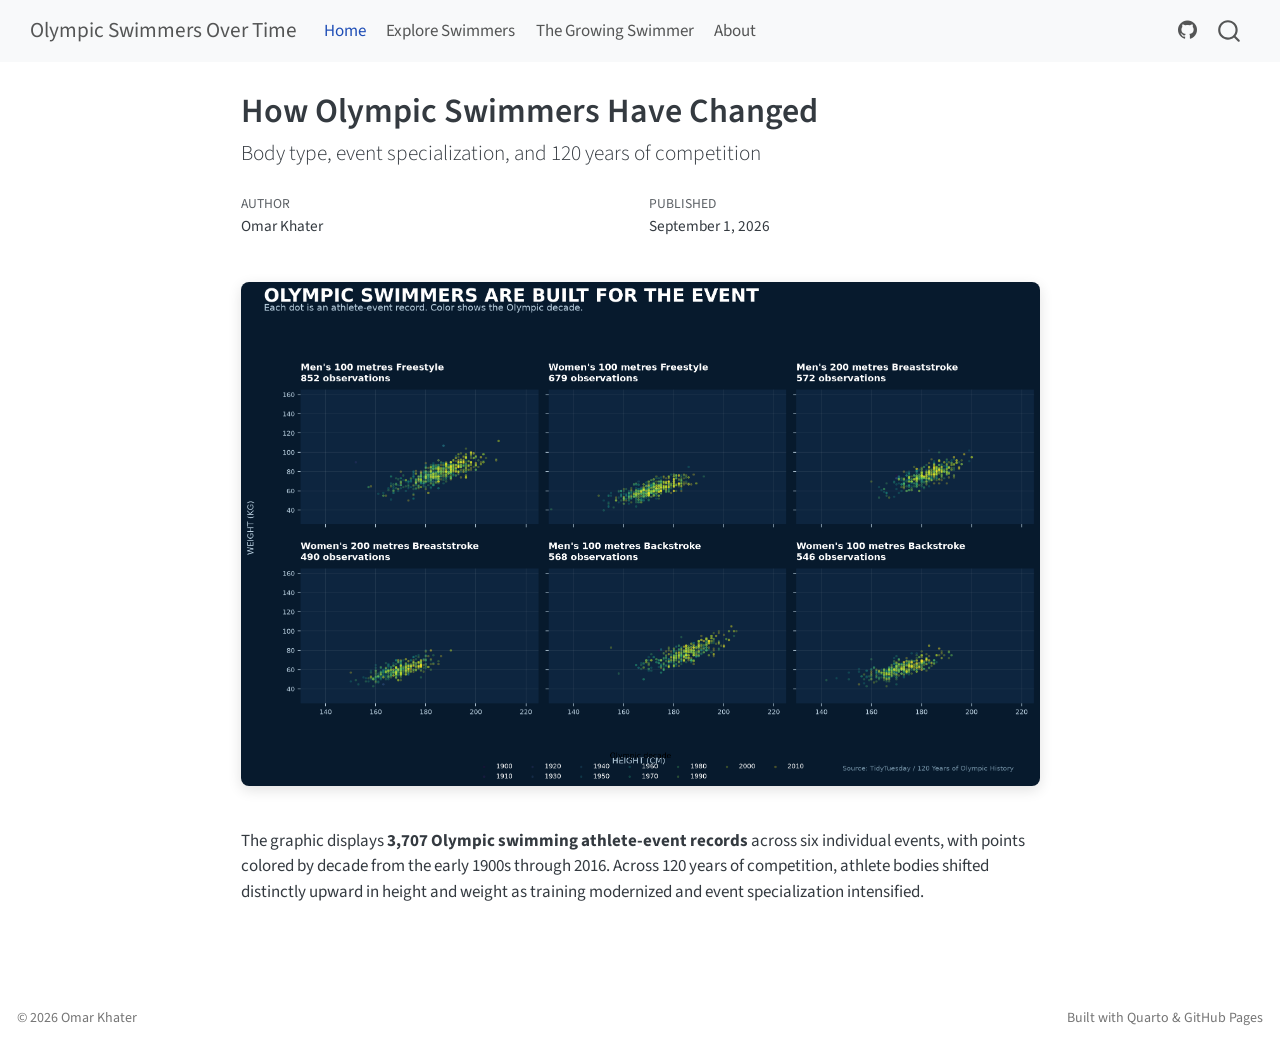
==== index.html @ a8e1327a "Built site for gh-pages" ====
<!DOCTYPE html>
<html xmlns="http://www.w3.org/1999/xhtml" lang="en" xml:lang="en"><head>

<meta charset="utf-8">
<meta name="generator" content="quarto-1.10.18">

<meta name="viewport" content="width=device-width, initial-scale=1.0, user-scalable=yes">

<meta name="author" content="Omar Khater">
<meta name="dcterms.date" content="2026-09-01">

<title>How Olympic Swimmers Have Changed – Olympic Swimmers Over Time</title>
<style>
/* Default styles provided by pandoc.
** See https://pandoc.org/MANUAL.html#variables-for-html for config info.
*/
span.smallcaps{font-variant: small-caps;}
div.columns{display: flex; gap: 1.5em;}
div.column{flex: auto;}
@media screen {
div.columns{gap: min(4vw, 1.5em);}
div.column{overflow-x: auto;}
}
div.hanging-indent{margin-left: 1.5em; text-indent: -1.5em;}
ul.task-list{list-style: none;}
ul.task-list li input[type="checkbox"] {
  width: 0.8em;
  margin: 0 0.8em 0.2em -1em; /* quarto-specific, see https://github.com/quarto-dev/quarto-cli/issues/4556 */ 
  vertical-align: middle;
}
</style>


<script src="site_libs/quarto-nav/quarto-nav.js"></script>
<script src="site_libs/quarto-nav/headroom.min.js"></script>
<script src="site_libs/clipboard/clipboard.min.js"></script>
<script src="site_libs/quarto-search/autocomplete.umd.js"></script>
<script src="site_libs/quarto-search/fuse.min.js"></script>
<script src="site_libs/quarto-search/quarto-search.js"></script>
<meta name="quarto:offset" content="./">
<script src="site_libs/quarto-html/quarto.js" type="module"></script>
<script src="site_libs/quarto-html/tabsets/tabsets.js" type="module"></script>
<script src="site_libs/quarto-html/popper.min.js"></script>
<script src="site_libs/quarto-html/tippy.umd.min.js"></script>
<script src="site_libs/quarto-html/anchor.min.js"></script>
<link href="site_libs/quarto-html/tippy.css" rel="stylesheet">
<link href="site_libs/quarto-html/quarto-syntax-highlighting-64a204ab8560d761af7679ceaba22944.css" rel="stylesheet" id="quarto-text-highlighting-styles">
<script src="site_libs/bootstrap/bootstrap.min.js"></script>
<link href="site_libs/bootstrap/bootstrap-icons.css" rel="stylesheet">
<link href="site_libs/bootstrap/bootstrap-3eaf8885052e939fbbbe2bfb513fc417.min.css" rel="stylesheet" append-hash="true" id="quarto-bootstrap" data-mode="light">
<script id="quarto-search-options" type="application/json">{
  "location": "navbar",
  "copy-button": false,
  "collapse-after": 3,
  "panel-placement": "end",
  "type": "overlay",
  "limit": 50,
  "keyboard-shortcut": [
    "f",
    "/",
    "s"
  ],
  "show-item-context": false,
  "language": {
    "search-no-results-text": "No results",
    "search-matching-documents-text": "matching documents",
    "search-copy-link-title": "Copy link to search",
    "search-hide-matches-text": "Hide additional matches",
    "search-more-match-text": "more match in this document",
    "search-more-matches-text": "more matches in this document",
    "search-clear-button-title": "Clear",
    "search-text-placeholder": "",
    "search-detached-cancel-button-title": "Cancel",
    "search-submit-button-title": "Submit",
    "search-label": "Search"
  }
}</script>
<style>html{ scroll-behavior: smooth; }</style>


<link rel="stylesheet" href="styles.css">
</head>

<body class="nav-fixed fullcontent quarto-light">

<div id="quarto-search-results"></div>
  <header id="quarto-header" class="headroom fixed-top">
    <nav class="navbar navbar-expand-lg " data-bs-theme="dark">
      <div class="navbar-container container-fluid">
      <div class="navbar-brand-container mx-auto">
    <a class="navbar-brand" href="./index.html">
    <span class="navbar-title">Olympic Swimmers Over Time</span>
    </a>
  </div>
            <div id="quarto-search" class="" title="Search"></div>
          <button class="navbar-toggler" type="button" data-bs-toggle="collapse" data-bs-target="#navbarCollapse" aria-controls="navbarCollapse" role="menu" aria-expanded="false" aria-label="Toggle navigation" onclick="if (window.quartoToggleHeadroom) { window.quartoToggleHeadroom(); }">
  <span class="navbar-toggler-icon"></span>
</button>
          <div class="collapse navbar-collapse" id="navbarCollapse">
            <ul class="navbar-nav navbar-nav-scroll me-auto">
  <li class="nav-item">
    <a class="nav-link active" href="./index.html" aria-current="page"> 
<span class="menu-text">Home</span></a>
  </li>  
  <li class="nav-item">
    <a class="nav-link" href="./exploration.html"> 
<span class="menu-text">Explore Swimmers</span></a>
  </li>  
  <li class="nav-item">
    <a class="nav-link" href="./story.html"> 
<span class="menu-text">The Growing Swimmer</span></a>
  </li>  
  <li class="nav-item">
    <a class="nav-link" href="./about.html"> 
<span class="menu-text">About</span></a>
  </li>  
</ul>
            <ul class="navbar-nav navbar-nav-scroll ms-auto">
  <li class="nav-item compact">
    <a class="nav-link" href="https://github.com/okhatter28/milestone5"> <i class="bi bi-github" role="img">
</i> 
<span class="menu-text"></span></a>
  </li>  
</ul>
          </div> <!-- /navcollapse -->
            <div class="quarto-navbar-tools">
</div>
      </div> <!-- /container-fluid -->
    </nav>
</header>
<!-- content -->
<div id="quarto-content" class="quarto-container page-columns page-rows-contents page-layout-article page-navbar">
<!-- sidebar -->
<!-- margin-sidebar -->
    
<!-- main -->
<main class="content" id="quarto-document-content">

<header id="title-block-header" class="quarto-title-block default">
<div class="quarto-title">
<h1 class="title">How Olympic Swimmers Have Changed</h1>
<p class="subtitle lead">Body type, event specialization, and 120 years of competition</p>
</div>



<div class="quarto-title-meta">

    <div>
    <div class="quarto-title-meta-heading">Author</div>
    <div class="quarto-title-meta-contents">
             <p>Omar Khater </p>
          </div>
  </div>
    
    <div>
    <div class="quarto-title-meta-heading">Published</div>
    <div class="quarto-title-meta-contents">
      <p class="date">September 1, 2026</p>
    </div>
  </div>
  
    
  </div>
  


</header>


<p><img src="figures/olympic_profiles.png" class="img-fluid"></p>
<p>The graphic displays <strong>3,707 Olympic swimming athlete-event records</strong> across six individual events, with points colored by decade from the early 1900s through 2016. Across 120 years of competition, athlete bodies shifted distinctly upward in height and weight as training modernized and event specialization intensified.</p>



</main> <!-- /main -->
<script id="quarto-html-after-body" type="application/javascript">
  window.document.addEventListener("DOMContentLoaded", function (event) {
    const icon = "";
    const anchorJS = new window.AnchorJS();
    anchorJS.options = {
      placement: 'right',
      icon: icon
    };
    anchorJS.add('.anchored');
    const isCodeAnnotation = (el) => {
      for (const clz of el.classList) {
        if (clz.startsWith('code-annotation-')) {                     
          return true;
        }
      }
      return false;
    }
    const onCopySuccess = function(e) {
      // button target
      const button = e.trigger;
      // don't keep focus
      button.blur();
      // flash "checked"
      button.classList.add('code-copy-button-checked');
      var currentTitle = button.getAttribute("title");
      button.setAttribute("title", "Copied!");
      let tooltip;
      if (window.bootstrap) {
        button.setAttribute("data-bs-toggle", "tooltip");
        button.setAttribute("data-bs-placement", "left");
        button.setAttribute("data-bs-title", "Copied!");
        tooltip = new bootstrap.Tooltip(button, 
          { trigger: "manual", 
            customClass: "code-copy-button-tooltip",
            offset: [0, -8]});
        tooltip.show();    
      }
      setTimeout(function() {
        if (tooltip) {
          tooltip.hide();
          button.removeAttribute("data-bs-title");
          button.removeAttribute("data-bs-toggle");
          button.removeAttribute("data-bs-placement");
        }
        button.setAttribute("title", currentTitle);
        button.classList.remove('code-copy-button-checked');
      }, 1000);
      // clear code selection
      e.clearSelection();
    }
    const getTextToCopy = function(trigger) {
      const outerScaffold = trigger.parentElement.cloneNode(true);
      const codeEl = outerScaffold.querySelector('code');
      for (const childEl of codeEl.children) {
        if (isCodeAnnotation(childEl)) {
          childEl.remove();
        }
      }
      return codeEl.innerText;
    }
    const clipboard = new window.ClipboardJS('.code-copy-button:not([data-in-quarto-modal])', {
      text: getTextToCopy
    });
    clipboard.on('success', onCopySuccess);
    if (window.document.getElementById('quarto-embedded-source-code-modal')) {
      const clipboardModal = new window.ClipboardJS('.code-copy-button[data-in-quarto-modal]', {
        text: getTextToCopy,
        container: window.document.getElementById('quarto-embedded-source-code-modal')
      });
      clipboardModal.on('success', onCopySuccess);
    }
      var localhostRegex = new RegExp(/^(?:http|https):\/\/localhost\:?[0-9]*\//);
      var mailtoRegex = new RegExp(/^mailto:/);
        var filterRegex = new RegExp('/' + window.location.host + '/');
      var isInternal = (href) => {
          return filterRegex.test(href) || localhostRegex.test(href) || mailtoRegex.test(href);
      }
      // Inspect non-navigation links and adorn them if external
     var links = window.document.querySelectorAll('a[href]:not(.nav-link):not(.navbar-brand):not(.toc-action):not(.sidebar-link):not(.sidebar-item-toggle):not(.pagination-link):not(.no-external):not([aria-hidden]):not(.dropdown-item):not(.quarto-navigation-tool):not(.about-link)');
      for (var i=0; i<links.length; i++) {
        const link = links[i];
        if (!isInternal(link.href)) {
          // undo the damage that might have been done by quarto-nav.js in the case of
          // links that we want to consider external
          if (link.dataset.originalHref !== undefined) {
            link.href = link.dataset.originalHref;
          }
        }
      }
    function tippyHover(el, contentFn, onTriggerFn, onUntriggerFn) {
      const config = {
        allowHTML: true,
        maxWidth: 500,
        delay: 100,
        arrow: false,
        appendTo: function(el) {
            return el.parentElement;
        },
        interactive: true,
        interactiveBorder: 10,
        theme: 'quarto',
        placement: 'bottom-start',
      };
      if (contentFn) {
        config.content = contentFn;
      }
      if (onTriggerFn) {
        config.onTrigger = onTriggerFn;
      }
      if (onUntriggerFn) {
        config.onUntrigger = onUntriggerFn;
      }
      window.tippy(el, config); 
    }
    const noterefs = window.document.querySelectorAll('a[role="doc-noteref"]');
    for (var i=0; i<noterefs.length; i++) {
      const ref = noterefs[i];
      tippyHover(ref, function() {
        // use id or data attribute instead here
        let href = ref.getAttribute('data-footnote-href') || ref.getAttribute('href');
        try { href = new URL(href).hash; } catch {}
        const id = href.replace(/^#\/?/, "");
        const note = window.document.getElementById(id);
        if (note) {
          return note.innerHTML;
        } else {
          return "";
        }
      });
    }
    const xrefs = window.document.querySelectorAll('a.quarto-xref');
    const processXRef = (id, note) => {
      // Strip column container classes
      const stripColumnClz = (el) => {
        el.classList.remove("page-full", "page-columns");
        if (el.children) {
          for (const child of el.children) {
            stripColumnClz(child);
          }
        }
      }
      stripColumnClz(note)
      if (id === null || id.startsWith('sec-')) {
        // Special case sections, only their first couple elements
        const container = document.createElement("div");
        if (note.children && note.children.length > 2) {
          container.appendChild(note.children[0].cloneNode(true));
          for (let i = 1; i < note.children.length; i++) {
            const child = note.children[i];
            if (child.tagName === "P" && child.innerText === "") {
              continue;
            } else {
              container.appendChild(child.cloneNode(true));
              break;
            }
          }
          if (window.Quarto?.typesetMath) {
            window.Quarto.typesetMath(container);
          }
          return container.innerHTML
        } else {
          if (window.Quarto?.typesetMath) {
            window.Quarto.typesetMath(note);
          }
          return note.innerHTML;
        }
      } else {
        // Remove any anchor links if they are present
        const anchorLink = note.querySelector('a.anchorjs-link');
        if (anchorLink) {
          anchorLink.remove();
        }
        if (window.Quarto?.typesetMath) {
          window.Quarto.typesetMath(note);
        }
        if (note.classList.contains("callout")) {
          return note.outerHTML;
        } else {
          return note.innerHTML;
        }
      }
    }
    for (var i=0; i<xrefs.length; i++) {
      const xref = xrefs[i];
      tippyHover(xref, undefined, function(instance) {
        instance.disable();
        let url = xref.getAttribute('href');
        let hash = undefined; 
        if (url.startsWith('#')) {
          hash = url;
        } else {
          try { hash = new URL(url).hash; } catch {}
        }
        if (hash) {
          const id = hash.replace(/^#\/?/, "");
          const note = window.document.getElementById(id);
          if (note !== null) {
            try {
              const html = processXRef(id, note.cloneNode(true));
              instance.setContent(html);
            } finally {
              instance.enable();
              instance.show();
            }
          } else {
            // See if we can fetch this
            fetch(url.split('#')[0])
            .then(res => res.text())
            .then(html => {
              const parser = new DOMParser();
              const htmlDoc = parser.parseFromString(html, "text/html");
              const note = htmlDoc.getElementById(id);
              if (note !== null) {
                const html = processXRef(id, note);
                instance.setContent(html);
              } 
            }).finally(() => {
              instance.enable();
              instance.show();
            });
          }
        } else {
          // See if we can fetch a full url (with no hash to target)
          // This is a special case and we should probably do some content thinning / targeting
          fetch(url)
          .then(res => res.text())
          .then(html => {
            const parser = new DOMParser();
            const htmlDoc = parser.parseFromString(html, "text/html");
            const note = htmlDoc.querySelector('main.content');
            if (note !== null) {
              // This should only happen for chapter cross references
              // (since there is no id in the URL)
              // remove the first header
              if (note.children.length > 0 && note.children[0].tagName === "HEADER") {
                note.children[0].remove();
              }
              const html = processXRef(null, note);
              instance.setContent(html);
            } 
          }).finally(() => {
            instance.enable();
            instance.show();
          });
        }
      }, function(instance) {
      });
    }
        let selectedAnnoteEl;
        const selectorForAnnotation = ( cell, annotation) => {
          let cellAttr = 'data-code-cell="' + cell + '"';
          let lineAttr = 'data-code-annotation="' +  annotation + '"';
          const selector = 'span[' + cellAttr + '][' + lineAttr + ']';
          return selector;
        }
        const selectCodeLines = (annoteEl) => {
          const doc = window.document;
          const targetCell = annoteEl.getAttribute("data-target-cell");
          const targetAnnotation = annoteEl.getAttribute("data-target-annotation");
          const annoteSpan = window.document.querySelector(selectorForAnnotation(targetCell, targetAnnotation));
          const lines = annoteSpan.getAttribute("data-code-lines").split(",");
          const lineIds = lines.map((line) => {
            return targetCell + "-" + line;
          })
          let top = null;
          let height = null;
          let parent = null;
          if (lineIds.length > 0) {
              //compute the position of the single el (top and bottom and make a div)
              const el = window.document.getElementById(lineIds[0]);
              top = el.offsetTop;
              height = el.offsetHeight;
              parent = el.parentElement.parentElement;
            if (lineIds.length > 1) {
              const lastEl = window.document.getElementById(lineIds[lineIds.length - 1]);
              const bottom = lastEl.offsetTop + lastEl.offsetHeight;
              height = bottom - top;
            }
            if (top !== null && height !== null && parent !== null) {
              // cook up a div (if necessary) and position it 
              let div = window.document.getElementById("code-annotation-line-highlight");
              if (div === null) {
                div = window.document.createElement("div");
                div.setAttribute("id", "code-annotation-line-highlight");
                div.style.position = 'absolute';
                parent.appendChild(div);
              }
              div.style.top = top - 2 + "px";
              div.style.height = height + 4 + "px";
              div.style.left = 0;
              let gutterDiv = window.document.getElementById("code-annotation-line-highlight-gutter");
              if (gutterDiv === null) {
                gutterDiv = window.document.createElement("div");
                gutterDiv.setAttribute("id", "code-annotation-line-highlight-gutter");
                gutterDiv.style.position = 'absolute';
                const codeCell = window.document.getElementById(targetCell);
                const gutter = codeCell.querySelector('.code-annotation-gutter');
                gutter.appendChild(gutterDiv);
              }
              gutterDiv.style.top = top - 2 + "px";
              gutterDiv.style.height = height + 4 + "px";
            }
            selectedAnnoteEl = annoteEl;
          }
        };
        const unselectCodeLines = () => {
          const elementsIds = ["code-annotation-line-highlight", "code-annotation-line-highlight-gutter"];
          elementsIds.forEach((elId) => {
            const div = window.document.getElementById(elId);
            if (div) {
              div.remove();
            }
          });
          selectedAnnoteEl = undefined;
        };
          // Handle positioning of the toggle
      window.addEventListener(
        "resize",
        throttle(() => {
          elRect = undefined;
          if (selectedAnnoteEl) {
            selectCodeLines(selectedAnnoteEl);
          }
        }, 10)
      );
      function throttle(fn, ms) {
      let throttle = false;
      let timer;
        return (...args) => {
          if(!throttle) { // first call gets through
              fn.apply(this, args);
              throttle = true;
          } else { // all the others get throttled
              if(timer) clearTimeout(timer); // cancel #2
              timer = setTimeout(() => {
                fn.apply(this, args);
                timer = throttle = false;
              }, ms);
          }
        };
      }
        // Attach click handler to the DT
        const annoteDls = window.document.querySelectorAll('dt[data-target-cell]');
        for (const annoteDlNode of annoteDls) {
          annoteDlNode.addEventListener('click', (event) => {
            const clickedEl = event.target;
            if (clickedEl !== selectedAnnoteEl) {
              unselectCodeLines();
              const activeEl = window.document.querySelector('dt[data-target-cell].code-annotation-active');
              if (activeEl) {
                activeEl.classList.remove('code-annotation-active');
              }
              selectCodeLines(clickedEl);
              clickedEl.classList.add('code-annotation-active');
            } else {
              // Unselect the line
              unselectCodeLines();
              clickedEl.classList.remove('code-annotation-active');
            }
          });
        }
    const findCites = (el) => {
      const parentEl = el.parentElement;
      if (parentEl) {
        const cites = parentEl.dataset.cites;
        if (cites) {
          return {
            el,
            cites: cites.split(' ')
          };
        } else {
          return findCites(el.parentElement)
        }
      } else {
        return undefined;
      }
    };
    var bibliorefs = window.document.querySelectorAll('a[role="doc-biblioref"]');
    for (var i=0; i<bibliorefs.length; i++) {
      const ref = bibliorefs[i];
      const citeInfo = findCites(ref);
      if (citeInfo) {
        tippyHover(citeInfo.el, function() {
          var popup = window.document.createElement('div');
          citeInfo.cites.forEach(function(cite) {
            var citeDiv = window.document.createElement('div');
            citeDiv.classList.add('hanging-indent');
            citeDiv.classList.add('csl-entry');
            var biblioDiv = window.document.getElementById('ref-' + cite);
            if (biblioDiv) {
              citeDiv.innerHTML = biblioDiv.innerHTML;
            }
            popup.appendChild(citeDiv);
          });
          return popup.innerHTML;
        });
      }
    }
  });
  </script>
</div> <!-- /content -->
<footer class="footer">
  <div class="nav-footer">
    <div class="nav-footer-left">
<p>© 2026 Omar Khater</p>
</div>   
    <div class="nav-footer-center">
      &nbsp;
    </div>
    <div class="nav-footer-right">
<p>Built with Quarto &amp; GitHub Pages</p>
</div>
  </div>
</footer>




<script src="site_libs/quarto-html/zenscroll-min.js"></script>
</body></html>
---- site_libs/quarto-html/tippy.css ----
.tippy-box[data-animation=fade][data-state=hidden]{opacity:0}[data-tippy-root]{max-width:calc(100vw - 10px)}.tippy-box{position:relative;background-color:#333;color:#fff;border-radius:4px;font-size:14px;line-height:1.4;white-space:normal;outline:0;transition-property:transform,visibility,opacity}.tippy-box[data-placement^=top]>.tippy-arrow{bottom:0}.tippy-box[data-placement^=top]>.tippy-arrow:before{bottom:-7px;left:0;border-width:8px 8px 0;border-top-color:initial;transform-origin:center top}.tippy-box[data-placement^=bottom]>.tippy-arrow{top:0}.tippy-box[data-placement^=bottom]>.tippy-arrow:before{top:-7px;left:0;border-width:0 8px 8px;border-bottom-color:initial;transform-origin:center bottom}.tippy-box[data-placement^=left]>.tippy-arrow{right:0}.tippy-box[data-placement^=left]>.tippy-arrow:before{border-width:8px 0 8px 8px;border-left-color:initial;right:-7px;transform-origin:center left}.tippy-box[data-placement^=right]>.tippy-arrow{left:0}.tippy-box[data-placement^=right]>.tippy-arrow:before{left:-7px;border-width:8px 8px 8px 0;border-right-color:initial;transform-origin:center right}.tippy-box[data-inertia][data-state=visible]{transition-timing-function:cubic-bezier(.54,1.5,.38,1.11)}.tippy-arrow{width:16px;height:16px;color:#333}.tippy-arrow:before{content:"";position:absolute;border-color:transparent;border-style:solid}.tippy-content{position:relative;padding:5px 9px;z-index:1}
---- site_libs/quarto-html/quarto-syntax-highlighting-64a204ab8560d761af7679ceaba22944.css ----
/* quarto syntax highlight colors */
:root {
  --quarto-hl-ot-color: #003B4F;
  --quarto-hl-at-color: #657422;
  --quarto-hl-ss-color: #20794D;
  --quarto-hl-an-color: #5E5E5E;
  --quarto-hl-fu-color: #4758AB;
  --quarto-hl-st-color: #20794D;
  --quarto-hl-cf-color: #003B4F;
  --quarto-hl-op-color: #5E5E5E;
  --quarto-hl-er-color: #AD0000;
  --quarto-hl-bn-color: #AD0000;
  --quarto-hl-al-color: #AD0000;
  --quarto-hl-va-color: #111111;
  --quarto-hl-bu-color: inherit;
  --quarto-hl-ex-color: inherit;
  --quarto-hl-pp-color: #AD0000;
  --quarto-hl-in-color: #5E5E5E;
  --quarto-hl-vs-color: #20794D;
  --quarto-hl-wa-color: #5E5E5E;
  --quarto-hl-do-color: #5E5E5E;
  --quarto-hl-im-color: #00769E;
  --quarto-hl-ch-color: #20794D;
  --quarto-hl-dt-color: #AD0000;
  --quarto-hl-fl-color: #AD0000;
  --quarto-hl-co-color: #5E5E5E;
  --quarto-hl-cv-color: #5E5E5E;
  --quarto-hl-cn-color: #8f5902;
  --quarto-hl-sc-color: #5E5E5E;
  --quarto-hl-dv-color: #AD0000;
  --quarto-hl-kw-color: #003B4F;
}

/* other quarto variables */
:root {
  --quarto-font-monospace: SFMono-Regular, Menlo, Monaco, Consolas, "Liberation Mono", "Courier New", monospace;
}

/* syntax highlight based on Pandoc's rules */
pre > code.sourceCode > span {
  color: #003B4F;
}

code.sourceCode > span {
  color: #003B4F;
}

div.sourceCode,
div.sourceCode pre.sourceCode {
  color: #003B4F;
}

/* Normal */
code span {
  color: #003B4F;
}

/* Alert */
code span.al {
  color: #AD0000;
  font-style: inherit;
}

/* Annotation */
code span.an {
  color: #5E5E5E;
  font-style: inherit;
}

/* Attribute */
code span.at {
  color: #657422;
  font-style: inherit;
}

/* BaseN */
code span.bn {
  color: #AD0000;
  font-style: inherit;
}

/* BuiltIn */
code span.bu {
  font-style: inherit;
}

/* ControlFlow */
code span.cf {
  color: #003B4F;
  font-weight: bold;
  font-style: inherit;
}

/* Char */
code span.ch {
  color: #20794D;
  font-style: inherit;
}

/* Constant */
code span.cn {
  color: #8f5902;
  font-style: inherit;
}

/* Comment */
code span.co {
  color: #5E5E5E;
  font-style: inherit;
}

/* CommentVar */
code span.cv {
  color: #5E5E5E;
  font-style: italic;
}

/* Documentation */
code span.do {
  color: #5E5E5E;
  font-style: italic;
}

/* DataType */
code span.dt {
  color: #AD0000;
  font-style: inherit;
}

/* DecVal */
code span.dv {
  color: #AD0000;
  font-style: inherit;
}

/* Error */
code span.er {
  color: #AD0000;
  font-style: inherit;
}

/* Extension */
code span.ex {
  font-style: inherit;
}

/* Float */
code span.fl {
  color: #AD0000;
  font-style: inherit;
}

/* Function */
code span.fu {
  color: #4758AB;
  font-style: inherit;
}

/* Import */
code span.im {
  color: #00769E;
  font-style: inherit;
}

/* Information */
code span.in {
  color: #5E5E5E;
  font-style: inherit;
}

/* Keyword */
code span.kw {
  color: #003B4F;
  font-weight: bold;
  font-style: inherit;
}

/* Operator */
code span.op {
  color: #5E5E5E;
  font-style: inherit;
}

/* Other */
code span.ot {
  color: #003B4F;
  font-style: inherit;
}

/* Preprocessor */
code span.pp {
  color: #AD0000;
  font-style: inherit;
}

/* SpecialChar */
code span.sc {
  color: #5E5E5E;
  font-style: inherit;
}

/* SpecialString */
code span.ss {
  color: #20794D;
  font-style: inherit;
}

/* String */
code span.st {
  color: #20794D;
  font-style: inherit;
}

/* Variable */
code span.va {
  color: #111111;
  font-style: inherit;
}

/* VerbatimString */
code span.vs {
  color: #20794D;
  font-style: inherit;
}

/* Warning */
code span.wa {
  color: #5E5E5E;
  font-style: italic;
}

.prevent-inlining {
  content: "</";
}

/*# sourceMappingURL=9d8d5bb603a83b8298b89080a598c93b.css.map */
---- styles.css ----
/* Modern responsive styling */

img {
  max-width: 100%;
  height: auto;
  border-radius: 8px;
  box-shadow: 0 4px 14px rgba(0, 0, 0, 0.12);
  margin: 1.5rem 0;
}

.table {
  margin-top: 1rem;
  margin-bottom: 2rem;
}

.callout {
  border-radius: 6px;
  box-shadow: 0 2px 6px rgba(0, 0, 0, 0.05);
}
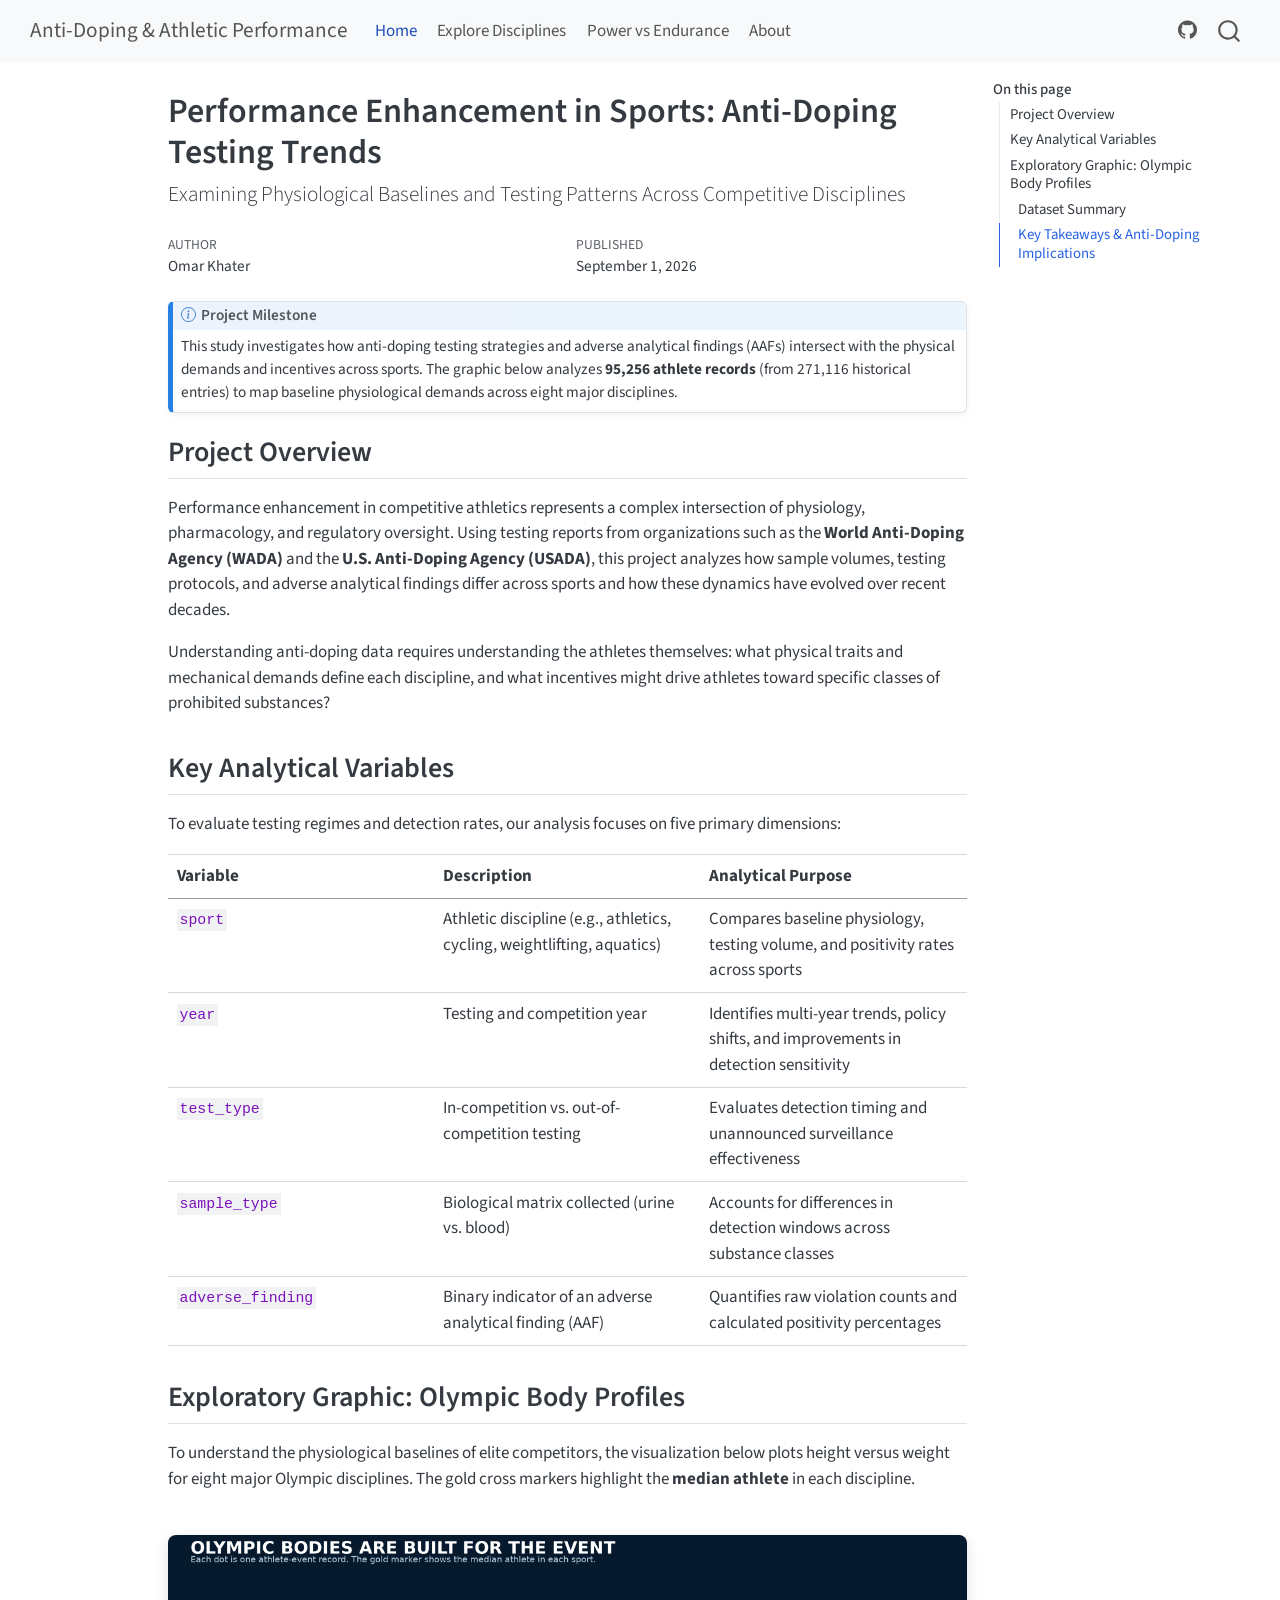
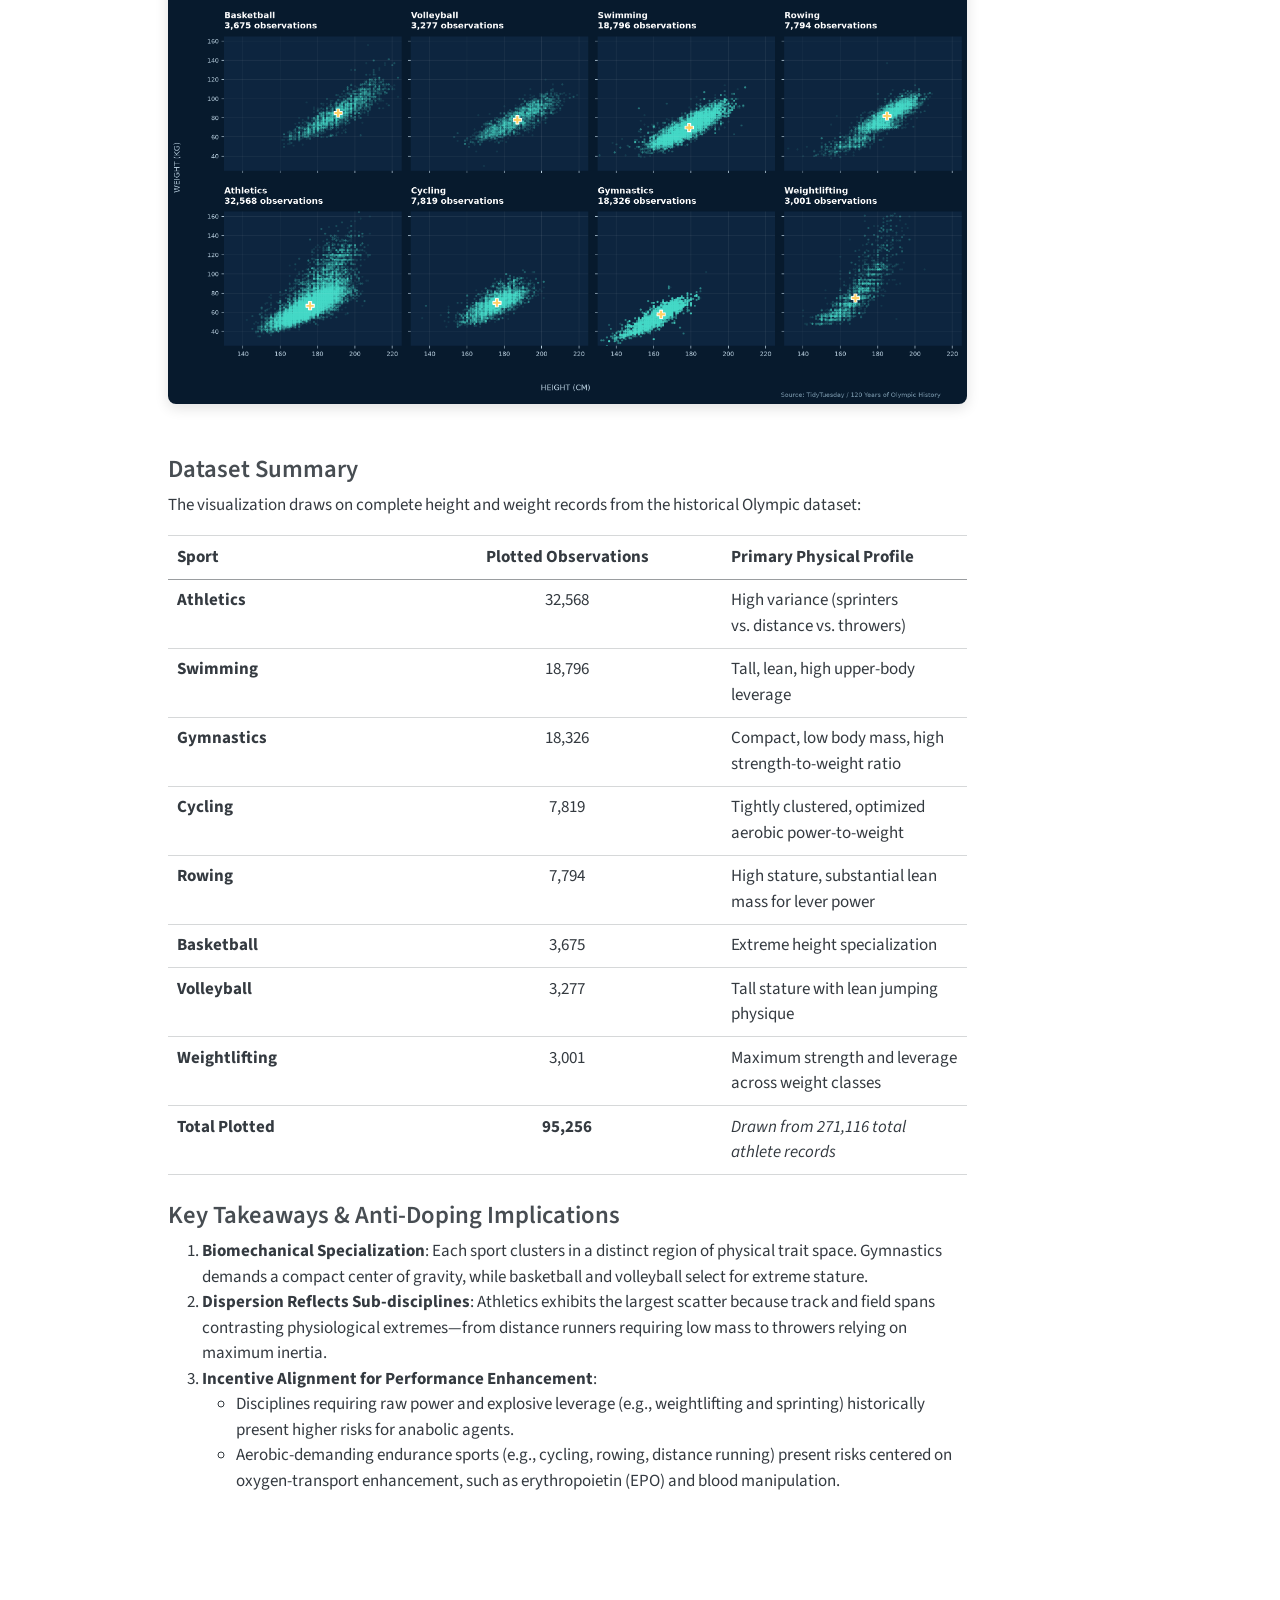
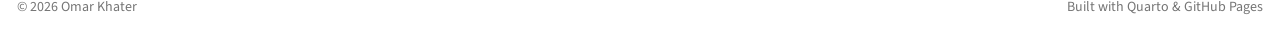
==== commit ac130209: "Built site for gh-pages" ====
--- a/index.html
+++ b/index.html
@@ -9,7 +9,7 @@
 <meta name="author" content="Omar Khater">
 <meta name="dcterms.date" content="2026-09-01">
 
-<title>How Olympic Swimmers Have Changed – Olympic Swimmers Over Time</title>
+<title>Performance Enhancement in Sports: Anti-Doping Testing Trends – Anti-Doping &amp; Athletic Performance</title>
 <style>
 /* Default styles provided by pandoc.
 ** See https://pandoc.org/MANUAL.html#variables-for-html for config info.
@@ -81,7 +81,7 @@
 <link rel="stylesheet" href="styles.css">
 </head>
 
-<body class="nav-fixed fullcontent quarto-light">
+<body class="nav-fixed quarto-light">
 
 <div id="quarto-search-results"></div>
   <header id="quarto-header" class="headroom fixed-top">
@@ -89,7 +89,7 @@
       <div class="navbar-container container-fluid">
       <div class="navbar-brand-container mx-auto">
     <a class="navbar-brand" href="./index.html">
-    <span class="navbar-title">Olympic Swimmers Over Time</span>
+    <span class="navbar-title">Anti-Doping &amp; Athletic Performance</span>
     </a>
   </div>
             <div id="quarto-search" class="" title="Search"></div>
@@ -104,11 +104,11 @@
   </li>  
   <li class="nav-item">
     <a class="nav-link" href="./exploration.html"> 
-<span class="menu-text">Explore Swimmers</span></a>
+<span class="menu-text">Explore Disciplines</span></a>
   </li>  
   <li class="nav-item">
     <a class="nav-link" href="./story.html"> 
-<span class="menu-text">The Growing Swimmer</span></a>
+<span class="menu-text">Power vs Endurance</span></a>
   </li>  
   <li class="nav-item">
     <a class="nav-link" href="./about.html"> 
@@ -132,14 +132,28 @@
 <div id="quarto-content" class="quarto-container page-columns page-rows-contents page-layout-article page-navbar">
 <!-- sidebar -->
 <!-- margin-sidebar -->
-    
+    <div id="quarto-margin-sidebar" class="sidebar margin-sidebar">
+        <nav id="TOC" role="doc-toc" class="toc-active">
+    <h2 id="toc-title">On this page</h2>
+   
+  <ul>
+  <li><a href="#project-overview" id="toc-project-overview" class="nav-link active" data-scroll-target="#project-overview">Project Overview</a></li>
+  <li><a href="#key-analytical-variables" id="toc-key-analytical-variables" class="nav-link" data-scroll-target="#key-analytical-variables">Key Analytical Variables</a></li>
+  <li><a href="#exploratory-graphic-olympic-body-profiles" id="toc-exploratory-graphic-olympic-body-profiles" class="nav-link" data-scroll-target="#exploratory-graphic-olympic-body-profiles">Exploratory Graphic: Olympic Body Profiles</a>
+  <ul class="collapse">
+  <li><a href="#dataset-summary" id="toc-dataset-summary" class="nav-link" data-scroll-target="#dataset-summary">Dataset Summary</a></li>
+  <li><a href="#key-takeaways-anti-doping-implications" id="toc-key-takeaways-anti-doping-implications" class="nav-link" data-scroll-target="#key-takeaways-anti-doping-implications">Key Takeaways &amp; Anti-Doping Implications</a></li>
+  </ul></li>
+  </ul>
+</nav>
+    </div>
 <!-- main -->
 <main class="content" id="quarto-document-content">
 
 <header id="title-block-header" class="quarto-title-block default">
 <div class="quarto-title">
-<h1 class="title">How Olympic Swimmers Have Changed</h1>
-<p class="subtitle lead">Body type, event specialization, and 120 years of competition</p>
+<h1 class="title">Performance Enhancement in Sports: Anti-Doping Testing Trends</h1>
+<p class="subtitle lead">Examining Physiological Baselines and Testing Patterns Across Competitive Disciplines</p>
 </div>
 
 
@@ -168,10 +182,153 @@
 </header>
 
 
+<div class="callout callout-style-default callout-note callout-titled">
+<div class="callout-header d-flex align-content-center">
+<div class="callout-icon-container">
+<i class="callout-icon"></i>
+</div>
+<div class="callout-title-container flex-fill">
+<span class="screen-reader-only">Note</span>Project Milestone
+</div>
+</div>
+<div class="callout-body-container callout-body">
+<p>This study investigates how anti-doping testing strategies and adverse analytical findings (AAFs) intersect with the physical demands and incentives across sports. The graphic below analyzes <strong>95,256 athlete records</strong> (from 271,116 historical entries) to map baseline physiological demands across eight major disciplines.</p>
+</div>
+</div>
+<section id="project-overview" class="level2">
+<h2 class="anchored" data-anchor-id="project-overview">Project Overview</h2>
+<p>Performance enhancement in competitive athletics represents a complex intersection of physiology, pharmacology, and regulatory oversight. Using testing reports from organizations such as the <strong>World Anti-Doping Agency (WADA)</strong> and the <strong>U.S. Anti-Doping Agency (USADA)</strong>, this project analyzes how sample volumes, testing protocols, and adverse analytical findings differ across sports and how these dynamics have evolved over recent decades.</p>
+<p>Understanding anti-doping data requires understanding the athletes themselves: what physical traits and mechanical demands define each discipline, and what incentives might drive athletes toward specific classes of prohibited substances?</p>
+</section>
+<section id="key-analytical-variables" class="level2">
+<h2 class="anchored" data-anchor-id="key-analytical-variables">Key Analytical Variables</h2>
+<p>To evaluate testing regimes and detection rates, our analysis focuses on five primary dimensions:</p>
+<table class="caption-top table">
+<colgroup>
+<col style="width: 33%">
+<col style="width: 33%">
+<col style="width: 33%">
+</colgroup>
+<thead>
+<tr class="header">
+<th style="text-align: left;">Variable</th>
+<th style="text-align: left;">Description</th>
+<th style="text-align: left;">Analytical Purpose</th>
+</tr>
+</thead>
+<tbody>
+<tr class="odd">
+<td style="text-align: left;"><code>sport</code></td>
+<td style="text-align: left;">Athletic discipline (e.g., athletics, cycling, weightlifting, aquatics)</td>
+<td style="text-align: left;">Compares baseline physiology, testing volume, and positivity rates across sports</td>
+</tr>
+<tr class="even">
+<td style="text-align: left;"><code>year</code></td>
+<td style="text-align: left;">Testing and competition year</td>
+<td style="text-align: left;">Identifies multi-year trends, policy shifts, and improvements in detection sensitivity</td>
+</tr>
+<tr class="odd">
+<td style="text-align: left;"><code>test_type</code></td>
+<td style="text-align: left;">In-competition vs.&nbsp;out-of-competition testing</td>
+<td style="text-align: left;">Evaluates detection timing and unannounced surveillance effectiveness</td>
+</tr>
+<tr class="even">
+<td style="text-align: left;"><code>sample_type</code></td>
+<td style="text-align: left;">Biological matrix collected (urine vs.&nbsp;blood)</td>
+<td style="text-align: left;">Accounts for differences in detection windows across substance classes</td>
+</tr>
+<tr class="odd">
+<td style="text-align: left;"><code>adverse_finding</code></td>
+<td style="text-align: left;">Binary indicator of an adverse analytical finding (AAF)</td>
+<td style="text-align: left;">Quantifies raw violation counts and calculated positivity percentages</td>
+</tr>
+</tbody>
+</table>
+</section>
+<section id="exploratory-graphic-olympic-body-profiles" class="level2">
+<h2 class="anchored" data-anchor-id="exploratory-graphic-olympic-body-profiles">Exploratory Graphic: Olympic Body Profiles</h2>
+<p>To understand the physiological baselines of elite competitors, the visualization below plots height versus weight for eight major Olympic disciplines. The gold cross markers highlight the <strong>median athlete</strong> in each discipline.</p>
 <p><img src="figures/olympic_profiles.png" class="img-fluid"></p>
-<p>The graphic displays <strong>3,707 Olympic swimming athlete-event records</strong> across six individual events, with points colored by decade from the early 1900s through 2016. Across 120 years of competition, athlete bodies shifted distinctly upward in height and weight as training modernized and event specialization intensified.</p>
-
-
+<section id="dataset-summary" class="level3">
+<h3 class="anchored" data-anchor-id="dataset-summary">Dataset Summary</h3>
+<p>The visualization draws on complete height and weight records from the historical Olympic dataset:</p>
+<table class="caption-top table">
+<colgroup>
+<col style="width: 30%">
+<col style="width: 38%">
+<col style="width: 30%">
+</colgroup>
+<thead>
+<tr class="header">
+<th style="text-align: left;">Sport</th>
+<th style="text-align: center;">Plotted Observations</th>
+<th style="text-align: left;">Primary Physical Profile</th>
+</tr>
+</thead>
+<tbody>
+<tr class="odd">
+<td style="text-align: left;"><strong>Athletics</strong></td>
+<td style="text-align: center;">32,568</td>
+<td style="text-align: left;">High variance (sprinters vs.&nbsp;distance vs.&nbsp;throwers)</td>
+</tr>
+<tr class="even">
+<td style="text-align: left;"><strong>Swimming</strong></td>
+<td style="text-align: center;">18,796</td>
+<td style="text-align: left;">Tall, lean, high upper-body leverage</td>
+</tr>
+<tr class="odd">
+<td style="text-align: left;"><strong>Gymnastics</strong></td>
+<td style="text-align: center;">18,326</td>
+<td style="text-align: left;">Compact, low body mass, high strength-to-weight ratio</td>
+</tr>
+<tr class="even">
+<td style="text-align: left;"><strong>Cycling</strong></td>
+<td style="text-align: center;">7,819</td>
+<td style="text-align: left;">Tightly clustered, optimized aerobic power-to-weight</td>
+</tr>
+<tr class="odd">
+<td style="text-align: left;"><strong>Rowing</strong></td>
+<td style="text-align: center;">7,794</td>
+<td style="text-align: left;">High stature, substantial lean mass for lever power</td>
+</tr>
+<tr class="even">
+<td style="text-align: left;"><strong>Basketball</strong></td>
+<td style="text-align: center;">3,675</td>
+<td style="text-align: left;">Extreme height specialization</td>
+</tr>
+<tr class="odd">
+<td style="text-align: left;"><strong>Volleyball</strong></td>
+<td style="text-align: center;">3,277</td>
+<td style="text-align: left;">Tall stature with lean jumping physique</td>
+</tr>
+<tr class="even">
+<td style="text-align: left;"><strong>Weightlifting</strong></td>
+<td style="text-align: center;">3,001</td>
+<td style="text-align: left;">Maximum strength and leverage across weight classes</td>
+</tr>
+<tr class="odd">
+<td style="text-align: left;"><strong>Total Plotted</strong></td>
+<td style="text-align: center;"><strong>95,256</strong></td>
+<td style="text-align: left;"><em>Drawn from 271,116 total athlete records</em></td>
+</tr>
+</tbody>
+</table>
+</section>
+<section id="key-takeaways-anti-doping-implications" class="level3">
+<h3 class="anchored" data-anchor-id="key-takeaways-anti-doping-implications">Key Takeaways &amp; Anti-Doping Implications</h3>
+<ol type="1">
+<li><strong>Biomechanical Specialization</strong>: Each sport clusters in a distinct region of physical trait space. Gymnastics demands a compact center of gravity, while basketball and volleyball select for extreme stature.</li>
+<li><strong>Dispersion Reflects Sub-disciplines</strong>: Athletics exhibits the largest scatter because track and field spans contrasting physiological extremes—from distance runners requiring low mass to throwers relying on maximum inertia.</li>
+<li><strong>Incentive Alignment for Performance Enhancement</strong>:
+<ul>
+<li>Disciplines requiring raw power and explosive leverage (e.g., weightlifting and sprinting) historically present higher risks for anabolic agents.</li>
+<li>Aerobic-demanding endurance sports (e.g., cycling, rowing, distance running) present risks centered on oxygen-transport enhancement, such as erythropoietin (EPO) and blood manipulation.</li>
+</ul></li>
+</ol>
+
+
+</section>
+</section>
 
 </main> <!-- /main -->
 <script id="quarto-html-after-body" type="application/javascript">
@@ -247,7 +404,7 @@
     }
       var localhostRegex = new RegExp(/^(?:http|https):\/\/localhost\:?[0-9]*\//);
       var mailtoRegex = new RegExp(/^mailto:/);
-        var filterRegex = new RegExp('/' + window.location.host + '/');
+        var filterRegex = new RegExp("https:\/\/okhatter28\.github\.io\/milestone5\/");
       var isInternal = (href) => {
           return filterRegex.test(href) || localhostRegex.test(href) || mailtoRegex.test(href);
       }
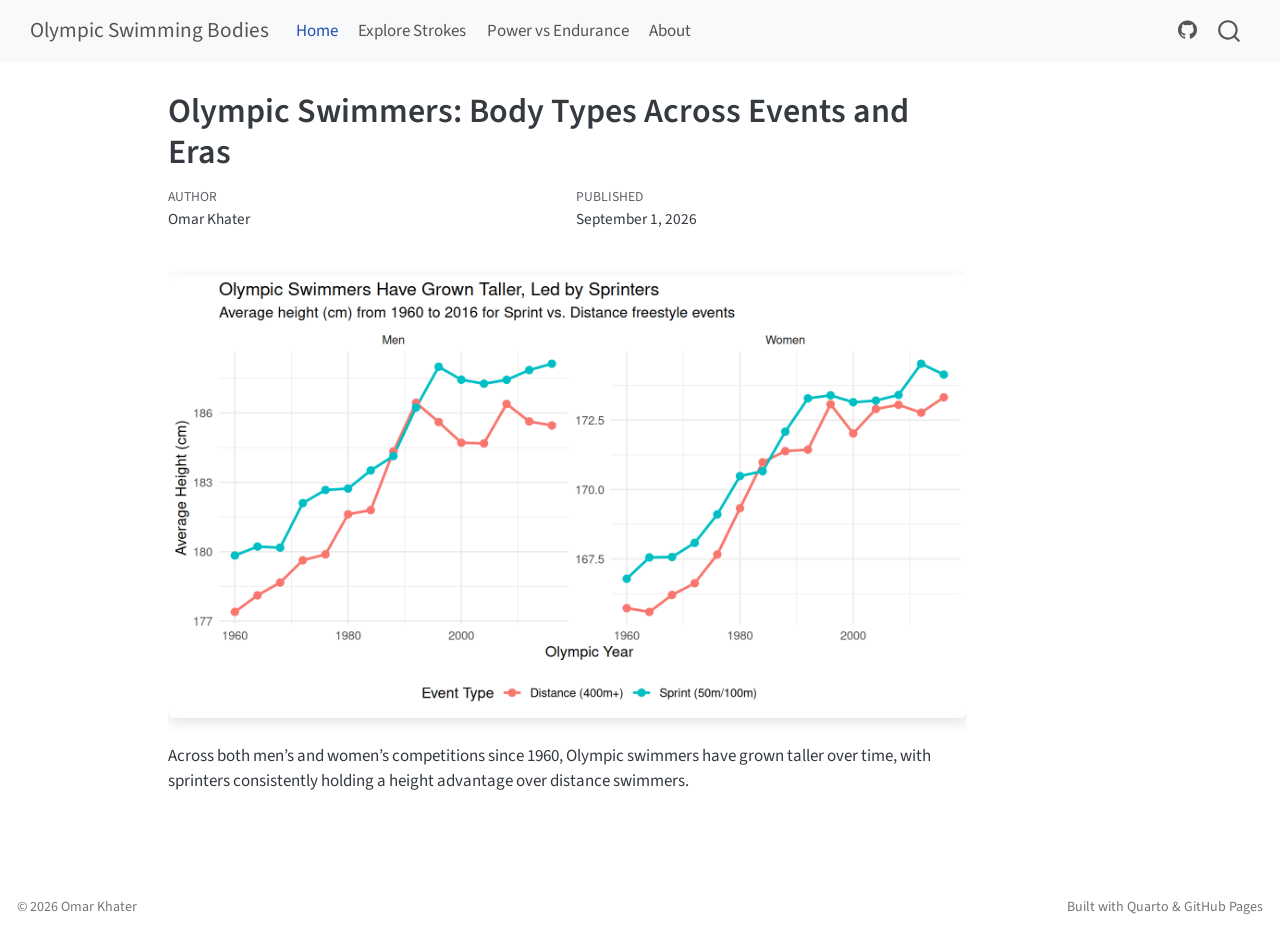
==== commit 1639b5d7: "Built site for gh-pages" ====
--- a/index.html
+++ b/index.html
@@ -9,7 +9,7 @@
 <meta name="author" content="Omar Khater">
 <meta name="dcterms.date" content="2026-09-01">
 
-<title>Performance Enhancement in Sports: Anti-Doping Testing Trends – Anti-Doping &amp; Athletic Performance</title>
+<title>Olympic Swimmers: Body Types Across Events and Eras – Olympic Swimming Bodies</title>
 <style>
 /* Default styles provided by pandoc.
 ** See https://pandoc.org/MANUAL.html#variables-for-html for config info.
@@ -89,7 +89,7 @@
       <div class="navbar-container container-fluid">
       <div class="navbar-brand-container mx-auto">
     <a class="navbar-brand" href="./index.html">
-    <span class="navbar-title">Anti-Doping &amp; Athletic Performance</span>
+    <span class="navbar-title">Olympic Swimming Bodies</span>
     </a>
   </div>
             <div id="quarto-search" class="" title="Search"></div>
@@ -104,7 +104,7 @@
   </li>  
   <li class="nav-item">
     <a class="nav-link" href="./exploration.html"> 
-<span class="menu-text">Explore Disciplines</span></a>
+<span class="menu-text">Explore Strokes</span></a>
   </li>  
   <li class="nav-item">
     <a class="nav-link" href="./story.html"> 
@@ -132,28 +132,15 @@
 <div id="quarto-content" class="quarto-container page-columns page-rows-contents page-layout-article page-navbar">
 <!-- sidebar -->
 <!-- margin-sidebar -->
-    <div id="quarto-margin-sidebar" class="sidebar margin-sidebar">
-        <nav id="TOC" role="doc-toc" class="toc-active">
-    <h2 id="toc-title">On this page</h2>
-   
-  <ul>
-  <li><a href="#project-overview" id="toc-project-overview" class="nav-link active" data-scroll-target="#project-overview">Project Overview</a></li>
-  <li><a href="#key-analytical-variables" id="toc-key-analytical-variables" class="nav-link" data-scroll-target="#key-analytical-variables">Key Analytical Variables</a></li>
-  <li><a href="#exploratory-graphic-olympic-body-profiles" id="toc-exploratory-graphic-olympic-body-profiles" class="nav-link" data-scroll-target="#exploratory-graphic-olympic-body-profiles">Exploratory Graphic: Olympic Body Profiles</a>
-  <ul class="collapse">
-  <li><a href="#dataset-summary" id="toc-dataset-summary" class="nav-link" data-scroll-target="#dataset-summary">Dataset Summary</a></li>
-  <li><a href="#key-takeaways-anti-doping-implications" id="toc-key-takeaways-anti-doping-implications" class="nav-link" data-scroll-target="#key-takeaways-anti-doping-implications">Key Takeaways &amp; Anti-Doping Implications</a></li>
-  </ul></li>
-  </ul>
-</nav>
+    <div id="quarto-margin-sidebar" class="sidebar margin-sidebar zindex-bottom">
+        
     </div>
 <!-- main -->
 <main class="content" id="quarto-document-content">
 
 <header id="title-block-header" class="quarto-title-block default">
 <div class="quarto-title">
-<h1 class="title">Performance Enhancement in Sports: Anti-Doping Testing Trends</h1>
-<p class="subtitle lead">Examining Physiological Baselines and Testing Patterns Across Competitive Disciplines</p>
+<h1 class="title">Olympic Swimmers: Body Types Across Events and Eras</h1>
 </div>
 
 
@@ -182,153 +169,18 @@
 </header>
 
 
-<div class="callout callout-style-default callout-note callout-titled">
-<div class="callout-header d-flex align-content-center">
-<div class="callout-icon-container">
-<i class="callout-icon"></i>
-</div>
-<div class="callout-title-container flex-fill">
-<span class="screen-reader-only">Note</span>Project Milestone
+<div class="cell">
+<div class="cell-output-display">
+<div>
+<figure class="figure">
+<p><img src="index_files/figure-html/height-trends-1.png" class="img-fluid figure-img" width="864"></p>
+</figure>
 </div>
 </div>
-<div class="callout-body-container callout-body">
-<p>This study investigates how anti-doping testing strategies and adverse analytical findings (AAFs) intersect with the physical demands and incentives across sports. The graphic below analyzes <strong>95,256 athlete records</strong> (from 271,116 historical entries) to map baseline physiological demands across eight major disciplines.</p>
 </div>
-</div>
-<section id="project-overview" class="level2">
-<h2 class="anchored" data-anchor-id="project-overview">Project Overview</h2>
-<p>Performance enhancement in competitive athletics represents a complex intersection of physiology, pharmacology, and regulatory oversight. Using testing reports from organizations such as the <strong>World Anti-Doping Agency (WADA)</strong> and the <strong>U.S. Anti-Doping Agency (USADA)</strong>, this project analyzes how sample volumes, testing protocols, and adverse analytical findings differ across sports and how these dynamics have evolved over recent decades.</p>
-<p>Understanding anti-doping data requires understanding the athletes themselves: what physical traits and mechanical demands define each discipline, and what incentives might drive athletes toward specific classes of prohibited substances?</p>
-</section>
-<section id="key-analytical-variables" class="level2">
-<h2 class="anchored" data-anchor-id="key-analytical-variables">Key Analytical Variables</h2>
-<p>To evaluate testing regimes and detection rates, our analysis focuses on five primary dimensions:</p>
-<table class="caption-top table">
-<colgroup>
-<col style="width: 33%">
-<col style="width: 33%">
-<col style="width: 33%">
-</colgroup>
-<thead>
-<tr class="header">
-<th style="text-align: left;">Variable</th>
-<th style="text-align: left;">Description</th>
-<th style="text-align: left;">Analytical Purpose</th>
-</tr>
-</thead>
-<tbody>
-<tr class="odd">
-<td style="text-align: left;"><code>sport</code></td>
-<td style="text-align: left;">Athletic discipline (e.g., athletics, cycling, weightlifting, aquatics)</td>
-<td style="text-align: left;">Compares baseline physiology, testing volume, and positivity rates across sports</td>
-</tr>
-<tr class="even">
-<td style="text-align: left;"><code>year</code></td>
-<td style="text-align: left;">Testing and competition year</td>
-<td style="text-align: left;">Identifies multi-year trends, policy shifts, and improvements in detection sensitivity</td>
-</tr>
-<tr class="odd">
-<td style="text-align: left;"><code>test_type</code></td>
-<td style="text-align: left;">In-competition vs.&nbsp;out-of-competition testing</td>
-<td style="text-align: left;">Evaluates detection timing and unannounced surveillance effectiveness</td>
-</tr>
-<tr class="even">
-<td style="text-align: left;"><code>sample_type</code></td>
-<td style="text-align: left;">Biological matrix collected (urine vs.&nbsp;blood)</td>
-<td style="text-align: left;">Accounts for differences in detection windows across substance classes</td>
-</tr>
-<tr class="odd">
-<td style="text-align: left;"><code>adverse_finding</code></td>
-<td style="text-align: left;">Binary indicator of an adverse analytical finding (AAF)</td>
-<td style="text-align: left;">Quantifies raw violation counts and calculated positivity percentages</td>
-</tr>
-</tbody>
-</table>
-</section>
-<section id="exploratory-graphic-olympic-body-profiles" class="level2">
-<h2 class="anchored" data-anchor-id="exploratory-graphic-olympic-body-profiles">Exploratory Graphic: Olympic Body Profiles</h2>
-<p>To understand the physiological baselines of elite competitors, the visualization below plots height versus weight for eight major Olympic disciplines. The gold cross markers highlight the <strong>median athlete</strong> in each discipline.</p>
-<p><img src="figures/olympic_profiles.png" class="img-fluid"></p>
-<section id="dataset-summary" class="level3">
-<h3 class="anchored" data-anchor-id="dataset-summary">Dataset Summary</h3>
-<p>The visualization draws on complete height and weight records from the historical Olympic dataset:</p>
-<table class="caption-top table">
-<colgroup>
-<col style="width: 30%">
-<col style="width: 38%">
-<col style="width: 30%">
-</colgroup>
-<thead>
-<tr class="header">
-<th style="text-align: left;">Sport</th>
-<th style="text-align: center;">Plotted Observations</th>
-<th style="text-align: left;">Primary Physical Profile</th>
-</tr>
-</thead>
-<tbody>
-<tr class="odd">
-<td style="text-align: left;"><strong>Athletics</strong></td>
-<td style="text-align: center;">32,568</td>
-<td style="text-align: left;">High variance (sprinters vs.&nbsp;distance vs.&nbsp;throwers)</td>
-</tr>
-<tr class="even">
-<td style="text-align: left;"><strong>Swimming</strong></td>
-<td style="text-align: center;">18,796</td>
-<td style="text-align: left;">Tall, lean, high upper-body leverage</td>
-</tr>
-<tr class="odd">
-<td style="text-align: left;"><strong>Gymnastics</strong></td>
-<td style="text-align: center;">18,326</td>
-<td style="text-align: left;">Compact, low body mass, high strength-to-weight ratio</td>
-</tr>
-<tr class="even">
-<td style="text-align: left;"><strong>Cycling</strong></td>
-<td style="text-align: center;">7,819</td>
-<td style="text-align: left;">Tightly clustered, optimized aerobic power-to-weight</td>
-</tr>
-<tr class="odd">
-<td style="text-align: left;"><strong>Rowing</strong></td>
-<td style="text-align: center;">7,794</td>
-<td style="text-align: left;">High stature, substantial lean mass for lever power</td>
-</tr>
-<tr class="even">
-<td style="text-align: left;"><strong>Basketball</strong></td>
-<td style="text-align: center;">3,675</td>
-<td style="text-align: left;">Extreme height specialization</td>
-</tr>
-<tr class="odd">
-<td style="text-align: left;"><strong>Volleyball</strong></td>
-<td style="text-align: center;">3,277</td>
-<td style="text-align: left;">Tall stature with lean jumping physique</td>
-</tr>
-<tr class="even">
-<td style="text-align: left;"><strong>Weightlifting</strong></td>
-<td style="text-align: center;">3,001</td>
-<td style="text-align: left;">Maximum strength and leverage across weight classes</td>
-</tr>
-<tr class="odd">
-<td style="text-align: left;"><strong>Total Plotted</strong></td>
-<td style="text-align: center;"><strong>95,256</strong></td>
-<td style="text-align: left;"><em>Drawn from 271,116 total athlete records</em></td>
-</tr>
-</tbody>
-</table>
-</section>
-<section id="key-takeaways-anti-doping-implications" class="level3">
-<h3 class="anchored" data-anchor-id="key-takeaways-anti-doping-implications">Key Takeaways &amp; Anti-Doping Implications</h3>
-<ol type="1">
-<li><strong>Biomechanical Specialization</strong>: Each sport clusters in a distinct region of physical trait space. Gymnastics demands a compact center of gravity, while basketball and volleyball select for extreme stature.</li>
-<li><strong>Dispersion Reflects Sub-disciplines</strong>: Athletics exhibits the largest scatter because track and field spans contrasting physiological extremes—from distance runners requiring low mass to throwers relying on maximum inertia.</li>
-<li><strong>Incentive Alignment for Performance Enhancement</strong>:
-<ul>
-<li>Disciplines requiring raw power and explosive leverage (e.g., weightlifting and sprinting) historically present higher risks for anabolic agents.</li>
-<li>Aerobic-demanding endurance sports (e.g., cycling, rowing, distance running) present risks centered on oxygen-transport enhancement, such as erythropoietin (EPO) and blood manipulation.</li>
-</ul></li>
-</ol>
-
-
-</section>
-</section>
+<p>Across both men’s and women’s competitions since 1960, Olympic swimmers have grown taller over time, with sprinters consistently holding a height advantage over distance swimmers.</p>
+
+
 
 </main> <!-- /main -->
 <script id="quarto-html-after-body" type="application/javascript">
@@ -404,7 +256,7 @@
     }
       var localhostRegex = new RegExp(/^(?:http|https):\/\/localhost\:?[0-9]*\//);
       var mailtoRegex = new RegExp(/^mailto:/);
-        var filterRegex = new RegExp("https:\/\/okhatter28\.github\.io\/milestone5\/");
+        var filterRegex = new RegExp("https:\/\/okhatter28\.github\.io\/olympic-bodies\/");
       var isInternal = (href) => {
           return filterRegex.test(href) || localhostRegex.test(href) || mailtoRegex.test(href);
       }
